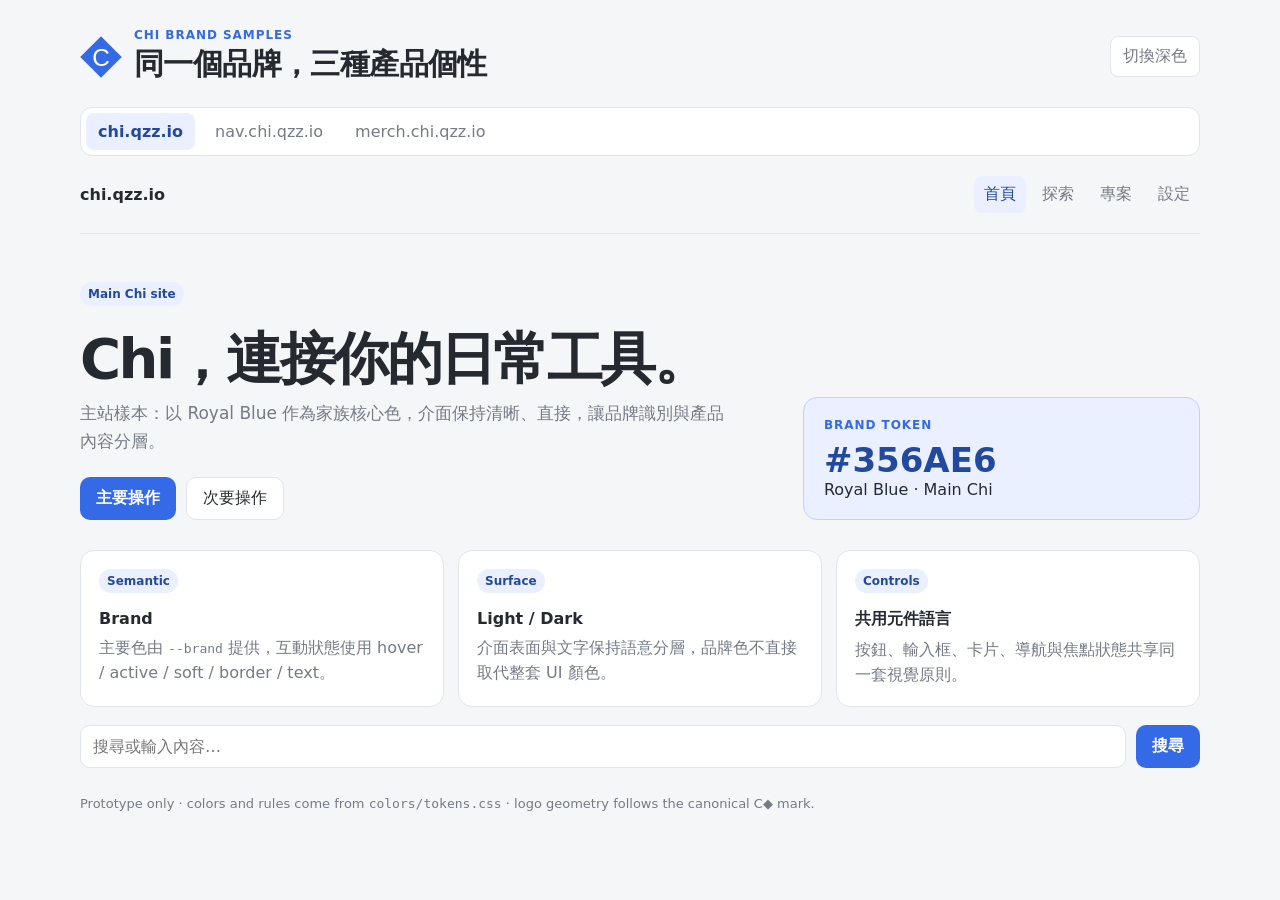
==== index.html @ f9441bb5 "Add Chi brand showcase entry page" ====
<!doctype html>
<html lang="zh-Hant">
<head>
  <meta charset="utf-8">
  <meta name="viewport" content="width=device-width, initial-scale=1">
  <title>Chi Brand · Three Site Samples</title>
  <link rel="stylesheet" href="colors/tokens.css">
  <style>
    :root{--sample-bg:#f5f6f8;--sample-surface:#fff;--sample-border:#e1e5ea;--sample-text:#252a31;--sample-muted:#747b86;--sample-radius:14px}
    html[data-theme="dark"]{--sample-bg:#17191d;--sample-surface:#1d2025;--sample-border:#30343b;--sample-text:#e9ebef;--sample-muted:#969ca6}
    *{box-sizing:border-box}body{margin:0;min-height:100vh;background:var(--sample-bg);color:var(--sample-text);font-family:system-ui,-apple-system,BlinkMacSystemFont,"Segoe UI",sans-serif}button,input{font:inherit}button{cursor:pointer}.shell{width:min(1120px,calc(100% - 32px));margin:auto;padding:28px 0 48px}.topbar{display:flex;gap:16px;align-items:center;justify-content:space-between;margin-bottom:22px}.brand-title{display:flex;gap:12px;align-items:center}.mark{width:42px;height:42px;flex:none}.mark svg{width:100%;height:100%;display:block}.mark rect{fill:var(--brand)}.mark text{fill:#fff}.eyebrow{color:var(--brand);font-size:12px;font-weight:750;letter-spacing:.08em;text-transform:uppercase}h1{margin:2px 0 0;font-size:clamp(22px,4vw,30px);letter-spacing:-.02em}.site-switcher{display:flex;flex-wrap:wrap;gap:8px;padding:5px;background:var(--sample-surface);border:1px solid var(--sample-border);border-radius:12px}.site-switcher button,.theme-button{border:0;border-radius:8px;padding:9px 12px;background:transparent;color:var(--sample-muted)}.site-switcher button.active{background:var(--brand-soft);color:var(--brand-text);font-weight:700}.theme-button{border:1px solid var(--sample-border);background:var(--sample-surface)}.site-header{display:flex;align-items:center;justify-content:space-between;gap:20px;padding:20px 0;border-bottom:1px solid var(--sample-border)}.site-nav{display:flex;gap:6px;flex-wrap:wrap}.site-nav a{color:var(--sample-muted);text-decoration:none;padding:8px 10px;border-radius:8px}.site-nav a.active{color:var(--brand-text);background:var(--brand-soft)}.hero{padding:48px 0 30px;display:grid;grid-template-columns:1.4fr .8fr;gap:28px;align-items:end}.hero h2{margin:8px 0 12px;font-size:clamp(34px,6vw,56px);line-height:1.02;letter-spacing:-.045em}.hero p{max-width:650px;color:var(--sample-muted);font-size:17px;line-height:1.65;margin:0}.actions{display:flex;gap:10px;flex-wrap:wrap;margin-top:22px}.primary{border:0;background:var(--brand);color:#fff;border-radius:10px;padding:11px 16px;font-weight:700}.secondary{border:1px solid var(--sample-border);background:var(--sample-surface);color:var(--sample-text);border-radius:10px;padding:10px 16px}.metric{background:var(--brand-soft);border:1px solid var(--brand-border);border-radius:var(--sample-radius);padding:20px}.metric strong{display:block;color:var(--brand-text);font-size:34px;margin-top:8px}.grid{display:grid;grid-template-columns:repeat(3,1fr);gap:14px}.card{background:var(--sample-surface);border:1px solid var(--sample-border);border-radius:var(--sample-radius);padding:18px}.card h3{margin:0 0 8px;font-size:16px}.card p{margin:0;color:var(--sample-muted);line-height:1.55}.badge{display:inline-flex;margin-bottom:16px;padding:5px 8px;border-radius:999px;background:var(--brand-soft);color:var(--brand-text);font-size:12px;font-weight:700}.form-row{display:flex;gap:10px;margin-top:18px}.input{min-width:0;flex:1;border:1px solid var(--sample-border);background:var(--sample-surface);color:var(--sample-text);border-radius:10px;padding:11px 12px;outline:none}.input:focus{border-color:var(--brand);box-shadow:0 0 0 3px var(--brand-soft)}.footer-note{margin-top:28px;color:var(--sample-muted);font-size:13px}@media(max-width:760px){.topbar,.site-header{align-items:flex-start;flex-direction:column}.hero{grid-template-columns:1fr;padding-top:34px}.grid{grid-template-columns:1fr}.form-row{flex-direction:column}}
  </style>
</head>
<body data-brand="chi">
<main class="shell">
  <div class="topbar"><div class="brand-title"><div class="mark" aria-hidden="true"><svg viewBox="0 0 100 100" xmlns="http://www.w3.org/2000/svg"><rect x="15" y="15" width="70" height="70" transform="rotate(45 50 50)"/><text x="50" y="50" text-anchor="middle" dominant-baseline="central" font-family="Geekomet Demo, sans-serif" font-size="58">C</text></svg></div><div><div class="eyebrow">Chi Brand Samples</div><h1>同一個品牌，三種產品個性</h1></div></div><button class="theme-button" id="themeToggle" type="button">切換深色</button></div>
  <div class="site-switcher" role="tablist" aria-label="網站樣本"><button class="active" data-site="chi" type="button">chi.qzz.io</button><button data-site="nav" type="button">nav.chi.qzz.io</button><button data-site="merch" type="button">merch.chi.qzz.io</button></div>
  <section class="site-header"><strong id="siteName">chi.qzz.io</strong><nav class="site-nav"><a class="active" href="#">首頁</a><a href="#">探索</a><a href="#">專案</a><a href="#">設定</a></nav></section>
  <section class="hero"><div><span class="badge" id="siteRole">Main Chi site</span><h2 id="heroTitle">Chi，連接你的日常工具。</h2><p id="heroText">主站樣本：以 Royal Blue 作為家族核心色，介面保持清晰、直接，讓品牌識別與產品內容分層。</p><div class="actions"><button class="primary">主要操作</button><button class="secondary">次要操作</button></div></div><div class="metric"><div class="eyebrow">Brand token</div><strong id="brandHex">#356AE6</strong><span id="brandDescription">Royal Blue · Main Chi</span></div></section>
  <section class="grid"><article class="card"><span class="badge">Semantic</span><h3>Brand</h3><p>主要色由 <code>--brand</code> 提供，互動狀態使用 hover / active / soft / border / text。</p></article><article class="card"><span class="badge">Surface</span><h3>Light / Dark</h3><p>介面表面與文字保持語意分層，品牌色不直接取代整套 UI 顏色。</p></article><article class="card"><span class="badge">Controls</span><h3>共用元件語言</h3><p>按鈕、輸入框、卡片、導航與焦點狀態共享同一套視覺原則。</p></article></section>
  <div class="form-row"><input class="input" placeholder="搜尋或輸入內容…" aria-label="搜尋"><button class="primary">搜尋</button></div>
  <div class="footer-note">Prototype only · colors and rules come from <code>colors/tokens.css</code> · logo geometry follows the canonical C◆ mark.</div>
</main>
<script>
const sites={chi:{name:'chi.qzz.io',role:'Main Chi site',hex:'#356AE6',desc:'Royal Blue · Main Chi',title:'Chi，連接你的日常工具。',text:'主站樣本：以 Royal Blue 作為家族核心色，介面保持清晰、直接，讓品牌識別與產品內容分層。'},nav:{name:'nav.chi.qzz.io',role:'Tools / navigation',hex:'#1687E8',desc:'Azure Blue · Tools',title:'把工具，整理成一張地圖。',text:'工具站樣本：沿用同一個 C◆ 標誌與元件語言，改以更明亮的 Azure Blue 建立工具與導航的產品個性。'},merch:{name:'merch.chi.qzz.io',role:'Collection database',hex:'#0FA3A3',desc:'Teal · Collection',title:'收藏，變成一個可整理的資料庫。',text:'收藏資料庫樣本：使用 Teal 作為產品識別，讓資料密集型介面仍然保有 Chi 家族的視覺骨架。'}};
const root=document.documentElement,body=document.body;function setSite(key){const s=sites[key];body.dataset.brand=key;document.querySelectorAll('[data-site]').forEach(b=>b.classList.toggle('active',b.dataset.site===key));document.querySelector('#siteName').textContent=s.name;document.querySelector('#siteRole').textContent=s.role;document.querySelector('#brandHex').textContent=s.hex;document.querySelector('#brandDescription').textContent=s.desc;document.querySelector('#heroTitle').textContent=s.title;document.querySelector('#heroText').textContent=s.text}document.querySelectorAll('[data-site]').forEach(b=>b.addEventListener('click',()=>setSite(b.dataset.site)));document.querySelector('#themeToggle').addEventListener('click',()=>{const dark=root.dataset.theme==='dark';root.dataset.theme=dark?'light':'dark';document.querySelector('#themeToggle').textContent=dark?'切換深色':'切換淺色'});
</script>
</body>
</html>
---- colors/tokens.css ----
:root {
  /* Chi ecosystem brand colors */
  --chi-brand: #356AE6;
  --chi-nav: #1687E8;
  --chi-merch: #0FA3A3;

  /* Shared semantic roles. Products may map their site color to --brand. */
  --brand: var(--chi-brand);
  --brand-hover: #285ACF;
  --brand-active: #214FBA;
  --brand-soft: #EAF0FF;
  --brand-border: #BFD0FF;
  --brand-text: #23499F;
}

[data-brand="nav"] {
  --brand: var(--chi-nav);
  --brand-hover: #0F74CC;
  --brand-active: #0B65B5;
  --brand-soft: #E7F4FF;
  --brand-border: #B8DFFF;
  --brand-text: #075B9F;
}

[data-brand="merch"] {
  --brand: var(--chi-merch);
  --brand-hover: #0B8E8E;
  --brand-active: #087D7D;
  --brand-soft: #E5F7F7;
  --brand-border: #B5E2E2;
  --brand-text: #087070;
}

/*
 * Dark-mode semantic roles.
 * Product repositories should provide their own surface/text tokens and
 * consume these brand roles rather than overriding raw brand colors inline.
 */
@media (prefers-color-scheme: dark) {
  :root {
    --brand-hover: #5C88F0;
    --brand-active: #7399F3;
    --brand-soft: #18284A;
    --brand-border: #3E5FA8;
    --brand-text: #B8C9FF;
  }

  [data-brand="nav"] {
    --brand-hover: #4AA8F2;
    --brand-active: #68B8F5;
    --brand-soft: #142D42;
    --brand-border: #386C92;
    --brand-text: #A9D8FA;
  }

  [data-brand="merch"] {
    --brand-hover: #39BDBD;
    --brand-active: #5ACACA;
    --brand-soft: #143434;
    --brand-border: #367979;
    --brand-text: #A4E5E5;
  }
}
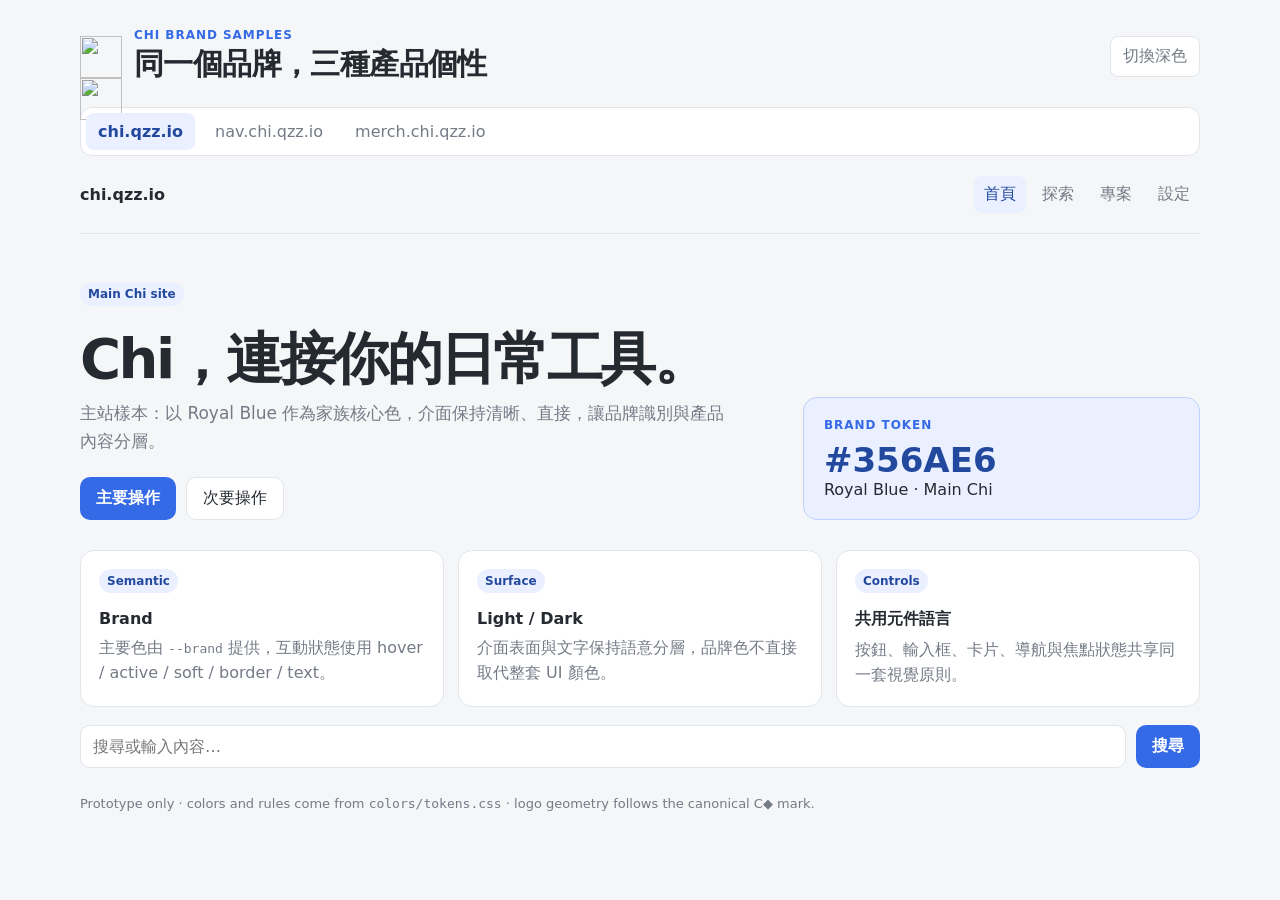
==== commit 4f9eddab: "fix: use shared blue PNG brand mark and icons" ====
--- a/index.html
+++ b/index.html
@@ -4,16 +4,18 @@
   <meta charset="utf-8">
   <meta name="viewport" content="width=device-width, initial-scale=1">
   <title>Chi Brand · Three Site Samples</title>
+  <link rel="icon" type="image/png" href="https://raw.githubusercontent.com/tsai97216/chi-design-system/main/logo/blue-w.png">
+  <link rel="apple-touch-icon" href="https://raw.githubusercontent.com/tsai97216/chi-design-system/main/logo/blue-w.png">
   <link rel="stylesheet" href="colors/tokens.css">
   <style>
     :root{--sample-bg:#f5f6f8;--sample-surface:#fff;--sample-border:#e1e5ea;--sample-text:#252a31;--sample-muted:#747b86;--sample-radius:14px}
     html[data-theme="dark"]{--sample-bg:#17191d;--sample-surface:#1d2025;--sample-border:#30343b;--sample-text:#e9ebef;--sample-muted:#969ca6}
-    *{box-sizing:border-box}body{margin:0;min-height:100vh;background:var(--sample-bg);color:var(--sample-text);font-family:system-ui,-apple-system,BlinkMacSystemFont,"Segoe UI",sans-serif}button,input{font:inherit}button{cursor:pointer}.shell{width:min(1120px,calc(100% - 32px));margin:auto;padding:28px 0 48px}.topbar{display:flex;gap:16px;align-items:center;justify-content:space-between;margin-bottom:22px}.brand-title{display:flex;gap:12px;align-items:center}.mark{width:42px;height:42px;flex:none}.mark svg{width:100%;height:100%;display:block}.mark rect{fill:var(--brand)}.mark text{fill:#fff}.eyebrow{color:var(--brand);font-size:12px;font-weight:750;letter-spacing:.08em;text-transform:uppercase}h1{margin:2px 0 0;font-size:clamp(22px,4vw,30px);letter-spacing:-.02em}.site-switcher{display:flex;flex-wrap:wrap;gap:8px;padding:5px;background:var(--sample-surface);border:1px solid var(--sample-border);border-radius:12px}.site-switcher button,.theme-button{border:0;border-radius:8px;padding:9px 12px;background:transparent;color:var(--sample-muted)}.site-switcher button.active{background:var(--brand-soft);color:var(--brand-text);font-weight:700}.theme-button{border:1px solid var(--sample-border);background:var(--sample-surface)}.site-header{display:flex;align-items:center;justify-content:space-between;gap:20px;padding:20px 0;border-bottom:1px solid var(--sample-border)}.site-nav{display:flex;gap:6px;flex-wrap:wrap}.site-nav a{color:var(--sample-muted);text-decoration:none;padding:8px 10px;border-radius:8px}.site-nav a.active{color:var(--brand-text);background:var(--brand-soft)}.hero{padding:48px 0 30px;display:grid;grid-template-columns:1.4fr .8fr;gap:28px;align-items:end}.hero h2{margin:8px 0 12px;font-size:clamp(34px,6vw,56px);line-height:1.02;letter-spacing:-.045em}.hero p{max-width:650px;color:var(--sample-muted);font-size:17px;line-height:1.65;margin:0}.actions{display:flex;gap:10px;flex-wrap:wrap;margin-top:22px}.primary{border:0;background:var(--brand);color:#fff;border-radius:10px;padding:11px 16px;font-weight:700}.secondary{border:1px solid var(--sample-border);background:var(--sample-surface);color:var(--sample-text);border-radius:10px;padding:10px 16px}.metric{background:var(--brand-soft);border:1px solid var(--brand-border);border-radius:var(--sample-radius);padding:20px}.metric strong{display:block;color:var(--brand-text);font-size:34px;margin-top:8px}.grid{display:grid;grid-template-columns:repeat(3,1fr);gap:14px}.card{background:var(--sample-surface);border:1px solid var(--sample-border);border-radius:var(--sample-radius);padding:18px}.card h3{margin:0 0 8px;font-size:16px}.card p{margin:0;color:var(--sample-muted);line-height:1.55}.badge{display:inline-flex;margin-bottom:16px;padding:5px 8px;border-radius:999px;background:var(--brand-soft);color:var(--brand-text);font-size:12px;font-weight:700}.form-row{display:flex;gap:10px;margin-top:18px}.input{min-width:0;flex:1;border:1px solid var(--sample-border);background:var(--sample-surface);color:var(--sample-text);border-radius:10px;padding:11px 12px;outline:none}.input:focus{border-color:var(--brand);box-shadow:0 0 0 3px var(--brand-soft)}.footer-note{margin-top:28px;color:var(--sample-muted);font-size:13px}@media(max-width:760px){.topbar,.site-header{align-items:flex-start;flex-direction:column}.hero{grid-template-columns:1fr;padding-top:34px}.grid{grid-template-columns:1fr}.form-row{flex-direction:column}}
+    *{box-sizing:border-box}body{margin:0;min-height:100vh;background:var(--sample-bg);color:var(--sample-text);font-family:system-ui,-apple-system,BlinkMacSystemFont,"Segoe UI",sans-serif}button,input{font:inherit}button{cursor:pointer}.shell{width:min(1120px,calc(100% - 32px));margin:auto;padding:28px 0 48px}.topbar{display:flex;gap:16px;align-items:center;justify-content:space-between;margin-bottom:22px}.brand-title{display:flex;gap:12px;align-items:center}.mark{width:42px;height:42px;flex:none}.mark img{width:100%;height:100%;display:block;object-fit:contain}.mark-logo-dark{display:none}html[data-theme="dark"] .mark-logo-light{display:none}html[data-theme="dark"] .mark-logo-dark{display:block}.eyebrow{color:var(--brand);font-size:12px;font-weight:750;letter-spacing:.08em;text-transform:uppercase}h1{margin:2px 0 0;font-size:clamp(22px,4vw,30px);letter-spacing:-.02em}.site-switcher{display:flex;flex-wrap:wrap;gap:8px;padding:5px;background:var(--sample-surface);border:1px solid var(--sample-border);border-radius:12px}.site-switcher button,.theme-button{border:0;border-radius:8px;padding:9px 12px;background:transparent;color:var(--sample-muted)}.site-switcher button.active{background:var(--brand-soft);color:var(--brand-text);font-weight:700}.theme-button{border:1px solid var(--sample-border);background:var(--sample-surface)}.site-header{display:flex;align-items:center;justify-content:space-between;gap:20px;padding:20px 0;border-bottom:1px solid var(--sample-border)}.site-nav{display:flex;gap:6px;flex-wrap:wrap}.site-nav a{color:var(--sample-muted);text-decoration:none;padding:8px 10px;border-radius:8px}.site-nav a.active{color:var(--brand-text);background:var(--brand-soft)}.hero{padding:48px 0 30px;display:grid;grid-template-columns:1.4fr .8fr;gap:28px;align-items:end}.hero h2{margin:8px 0 12px;font-size:clamp(34px,6vw,56px);line-height:1.02;letter-spacing:-.045em}.hero p{max-width:650px;color:var(--sample-muted);font-size:17px;line-height:1.65;margin:0}.actions{display:flex;gap:10px;flex-wrap:wrap;margin-top:22px}.primary{border:0;background:var(--brand);color:#fff;border-radius:10px;padding:11px 16px;font-weight:700}.secondary{border:1px solid var(--sample-border);background:var(--sample-surface);color:var(--sample-text);border-radius:10px;padding:10px 16px}.metric{background:var(--brand-soft);border:1px solid var(--brand-border);border-radius:var(--sample-radius);padding:20px}.metric strong{display:block;color:var(--brand-text);font-size:34px;margin-top:8px}.grid{display:grid;grid-template-columns:repeat(3,1fr);gap:14px}.card{background:var(--sample-surface);border:1px solid var(--sample-border);border-radius:var(--sample-radius);padding:18px}.card h3{margin:0 0 8px;font-size:16px}.card p{margin:0;color:var(--sample-muted);line-height:1.55}.badge{display:inline-flex;margin-bottom:16px;padding:5px 8px;border-radius:999px;background:var(--brand-soft);color:var(--brand-text);font-size:12px;font-weight:700}.form-row{display:flex;gap:10px;margin-top:18px}.input{min-width:0;flex:1;border:1px solid var(--sample-border);background:var(--sample-surface);color:var(--sample-text);border-radius:10px;padding:11px 12px;outline:none}.input:focus{border-color:var(--brand);box-shadow:0 0 0 3px var(--brand-soft)}.footer-note{margin-top:28px;color:var(--sample-muted);font-size:13px}@media(max-width:760px){.topbar,.site-header{align-items:flex-start;flex-direction:column}.hero{grid-template-columns:1fr;padding-top:34px}.grid{grid-template-columns:1fr}.form-row{flex-direction:column}}
   </style>
 </head>
 <body data-brand="chi">
 <main class="shell">
-  <div class="topbar"><div class="brand-title"><div class="mark" aria-hidden="true"><svg viewBox="0 0 100 100" xmlns="http://www.w3.org/2000/svg"><rect x="15" y="15" width="70" height="70" transform="rotate(45 50 50)"/><text x="50" y="50" text-anchor="middle" dominant-baseline="central" font-family="Geekomet Demo, sans-serif" font-size="58">C</text></svg></div><div><div class="eyebrow">Chi Brand Samples</div><h1>同一個品牌，三種產品個性</h1></div></div><button class="theme-button" id="themeToggle" type="button">切換深色</button></div>
+  <div class="topbar"><div class="brand-title"><div class="mark" aria-hidden="true"><img class="mark-logo-light" src="https://raw.githubusercontent.com/tsai97216/chi-design-system/main/logo/blue-b.png" alt=""><img class="mark-logo-dark" src="https://raw.githubusercontent.com/tsai97216/chi-design-system/main/logo/blue-w.png" alt=""></div><div><div class="eyebrow">Chi Brand Samples</div><h1>同一個品牌，三種產品個性</h1></div></div><button class="theme-button" id="themeToggle" type="button">切換深色</button></div>
   <div class="site-switcher" role="tablist" aria-label="網站樣本"><button class="active" data-site="chi" type="button">chi.qzz.io</button><button data-site="nav" type="button">nav.chi.qzz.io</button><button data-site="merch" type="button">merch.chi.qzz.io</button></div>
   <section class="site-header"><strong id="siteName">chi.qzz.io</strong><nav class="site-nav"><a class="active" href="#">首頁</a><a href="#">探索</a><a href="#">專案</a><a href="#">設定</a></nav></section>
   <section class="hero"><div><span class="badge" id="siteRole">Main Chi site</span><h2 id="heroTitle">Chi，連接你的日常工具。</h2><p id="heroText">主站樣本：以 Royal Blue 作為家族核心色，介面保持清晰、直接，讓品牌識別與產品內容分層。</p><div class="actions"><button class="primary">主要操作</button><button class="secondary">次要操作</button></div></div><div class="metric"><div class="eyebrow">Brand token</div><strong id="brandHex">#356AE6</strong><span id="brandDescription">Royal Blue · Main Chi</span></div></section>
